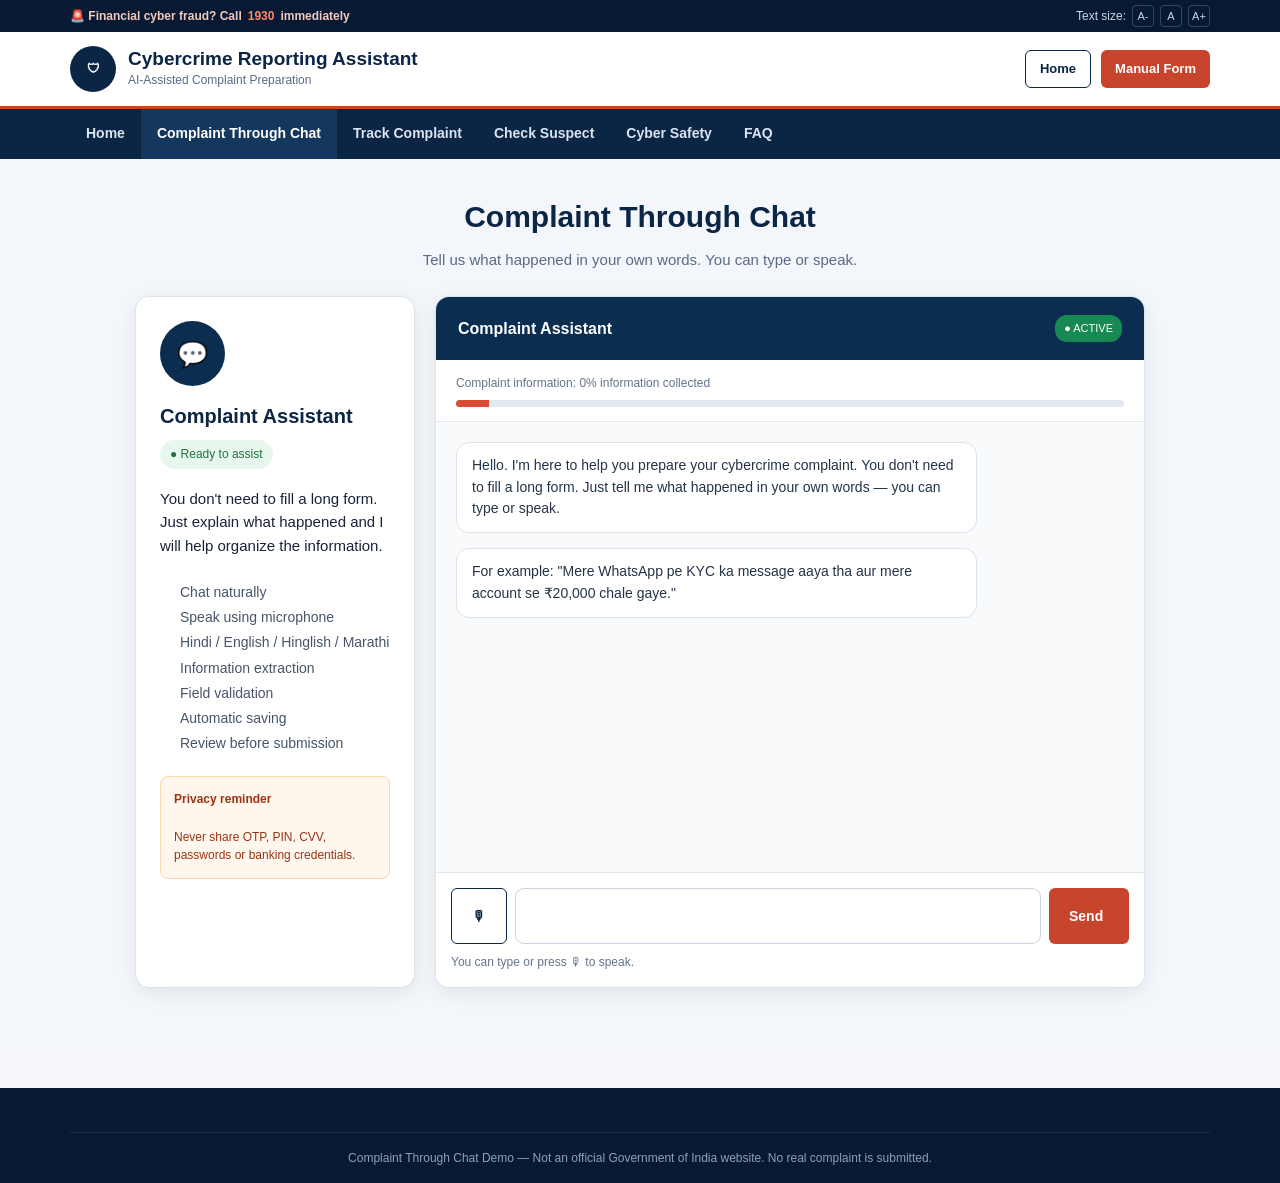
==== chatbot.html @ 5e55809b "Update Cyber Chatbot complaint flow" ====
<!doctype html>
<html lang="en">

<head>
    <meta charset="UTF-8">
    <meta name="viewport" content="width=device-width, initial-scale=1.0">

    <title>Complaint Through Chat | Cybercrime Reporting</title>

    <meta name="description"
        content="AI-assisted cybercrime complaint preparation through chat and voice.">

    <link rel="stylesheet" href="css/style.css">

    <style>
        .chat-page {
            background: #f3f6fa;
            min-height: calc(100vh - 170px);
            padding: 35px 0 60px;
        }

        .chat-container {
            max-width: 1050px;
            margin: auto;
        }

        .chat-title {
            text-align: center;
            margin-bottom: 25px;
        }

        .chat-title h1 {
            color: var(--navy);
            margin-bottom: 8px;
        }

        .chat-title p {
            color: var(--muted);
        }

        .chat-layout {
            display: grid;
            grid-template-columns: 280px 1fr;
            gap: 20px;
        }

        .info-panel,
        .chat-card {
            background: #fff;
            border: 1px solid #dce3eb;
            border-radius: 14px;
            box-shadow: 0 5px 20px rgba(15, 42, 70, .08);
        }

        .info-panel {
            padding: 24px;
        }

        .assistant-icon {
            width: 65px;
            height: 65px;
            border-radius: 50%;
            background: #0b2d50;
            color: white;
            display: flex;
            align-items: center;
            justify-content: center;
            font-size: 25px;
            margin-bottom: 15px;
        }

        .info-panel h2 {
            color: var(--navy);
            font-size: 20px;
            margin-bottom: 8px;
        }

        .status {
            display: inline-block;
            background: #e8f7ed;
            color: #21733d;
            padding: 5px 10px;
            border-radius: 20px;
            font-size: 12px;
            margin-bottom: 18px;
        }

        .info-panel ul {
            padding-left: 20px;
            color: #475569;
            line-height: 1.8;
            font-size: 14px;
        }

        .privacy {
            margin-top: 20px;
            padding: 13px;
            background: #fff7ed;
            border: 1px solid #fed7aa;
            border-radius: 8px;
            font-size: 12px;
            color: #9a3412;
        }

        .chat-card {
            overflow: hidden;
        }

        .chat-header {
            background: #0b2d50;
            color: white;
            padding: 18px 22px;
            display: flex;
            justify-content: space-between;
            align-items: center;
        }

        .chat-header strong {
            font-size: 16px;
        }

        .live {
            font-size: 11px;
            background: #168a52;
            padding: 5px 9px;
            border-radius: 12px;
        }

        .progress-wrap {
            padding: 14px 20px;
            border-bottom: 1px solid #e5e7eb;
        }

        .progress-text {
            font-size: 12px;
            color: #64748b;
            margin-bottom: 7px;
        }

        .progress-bar {
            height: 7px;
            background: #e2e8f0;
            border-radius: 10px;
            overflow: hidden;
        }

        .progress-fill {
            height: 100%;
            width: 5%;
            background: #d94b32;
            transition: width .3s;
        }

        .chat-body {
            height: 450px;
            padding: 20px;
            overflow-y: auto;
            background: #f8fafc;
        }

        .message {
            display: flex;
            margin-bottom: 15px;
        }

        .message.ai {
            justify-content: flex-start;
        }

        .message.user {
            justify-content: flex-end;
        }

        .bubble {
            max-width: 78%;
            padding: 12px 15px;
            border-radius: 13px;
            font-size: 14px;
            line-height: 1.55;
        }

        .ai .bubble {
            background: white;
            border: 1px solid #dce3eb;
            color: #243447;
        }

        .user .bubble {
            background: #0b2d50;
            color: white;
        }

        .typing {
            display: none;
            padding: 0 20px 8px;
            font-size: 12px;
            color: #64748b;
            background: white;
        }

        .input-area {
            padding: 15px;
            border-top: 1px solid #e5e7eb;
            background: white;
        }

        .input-row {
            display: flex;
            gap: 8px;
            align-items: stretch;
        }

        .input-row textarea {
            flex: 1;
            min-height: 48px;
            max-height: 120px;
            resize: none;
            border: 1px solid #cbd5e1;
            border-radius: 9px;
            padding: 12px;
            font-family: inherit;
            outline: none;
        }

        .input-row textarea:focus {
            border-color: #0b2d50;
        }

        .voice-btn,
        .send-btn {
            min-width: 50px;
        }

        .send-btn {
            min-width: 80px;
        }

        .voice-btn.recording {
            background: #d94b32;
            color: white;
        }

        .status-text {
            margin-top: 9px;
            color: #64748b;
            font-size: 12px;
        }

        .extracted-box {
            margin-top: 12px;
            padding: 12px;
            background: #f0fdf4;
            border: 1px solid #bbf7d0;
            border-radius: 8px;
            font-size: 12px;
            color: #166534;
        }

        .review-btn {
            margin-top: 12px;
        }

        @media(max-width:800px) {

            .chat-layout {
                grid-template-columns: 1fr;
            }

            .info-panel {
                display: none;
            }

            .chat-body {
                height: 430px;
            }
        }
    </style>
</head>

<body>

    <!-- TOP BAR -->

    <div class="top-bar">

        <div class="container">

            <span class="emergency">
                🚨 Financial cyber fraud? Call <b>1930</b> immediately
            </span>

            <div class="a11y-controls">

                <span>Text size:</span>

                <button data-font-decrease>A-</button>
                <button data-font-reset>A</button>
                <button data-font-increase>A+</button>

            </div>

        </div>

    </div>


    <!-- HEADER -->

    <header class="portal-header">

        <div class="container">

            <div class="brand">

                <div class="emblem">
                    🛡
                </div>

                <div class="brand-text">

                    <div class="site-title">
                        Cybercrime Reporting Assistant
                    </div>

                    <div class="site-sub">
                        AI-Assisted Complaint Preparation
                    </div>

                </div>

            </div>

            <div class="header-actions">

                <a href="index.html"
                   class="btn btn-outline btn-sm">
                    Home
                </a>

                <a href="complaint.html"
                   class="btn btn-red btn-sm">
                    Manual Form
                </a>

            </div>

        </div>

    </header>


    <!-- NAVIGATION -->

    <nav class="navbar">

        <div class="container nav-inner">

            <ul class="nav-links">

                <li>
                    <a href="index.html">Home</a>
                </li>

                <li class="active">
                    <a href="sahayak.html">Complaint Through Chat</a>
                </li>

                <li>
                    <a href="track.html">Track Complaint</a>
                </li>

                <li>
                    <a href="suspect.html">Check Suspect</a>
                </li>

                <li>
                    <a href="safety.html">Cyber Safety</a>
                </li>

                <li>
                    <a href="faq.html">FAQ</a>
                </li>

            </ul>

        </div>

    </nav>


    <!-- MAIN -->

    <main class="chat-page">

        <div class="container chat-container">

            <div class="chat-title">

                <h1>Complaint Through Chat</h1>

                <p>
                    Tell us what happened in your own words.
                    You can type or speak.
                </p>

            </div>


            <div class="chat-layout">


                <!-- INFORMATION PANEL -->

                <aside class="info-panel">

                    <div class="assistant-icon">
                        💬
                    </div>

                    <h2>Complaint Assistant</h2>

                    <span class="status">
                        ● Ready to assist
                    </span>

                    <p>
                        You don't need to fill a long form.
                        Just explain what happened and I will help
                        organize the information.
                    </p>

                    <br>

                    <ul>

                        <li>Chat naturally</li>

                        <li>Speak using microphone</li>

                        <li>Hindi / English / Hinglish / Marathi</li>

                        <li>Information extraction</li>

                        <li>Field validation</li>

                        <li>Automatic saving</li>

                        <li>Review before submission</li>

                    </ul>


                    <div class="privacy">

                        <strong>Privacy reminder</strong>

                        <br><br>

                        Never share OTP, PIN, CVV,
                        passwords or banking credentials.

                    </div>

                </aside>


                <!-- CHAT -->

                <section class="chat-card">


                    <div class="chat-header">

                        <strong>
                            Complaint Assistant
                        </strong>

                        <span class="live">
                            ● ACTIVE
                        </span>

                    </div>


                    <!-- PROGRESS -->

                    <div class="progress-wrap">

                        <div class="progress-text">

                            Complaint information:
                            <span id="progressText">
                                Starting
                            </span>

                        </div>

                        <div class="progress-bar">

                            <div
                                class="progress-fill"
                                id="progressFill">
                            </div>

                        </div>

                    </div>


                    <!-- CHAT -->

                    <div
                        class="chat-body"
                        id="chatBody">
                    </div>


                    <!-- TYPING -->

                    <div
                        class="typing"
                        id="typing">
                        Assistant is thinking...
                    </div>


                    <!-- INPUT -->

                    <div class="input-area">

                        <div class="input-row">

                            <button
                                class="btn btn-outline voice-btn"
                                id="voiceBtn"
                                title="Speak">

                                🎙

                            </button>


                            <textarea
                                id="userInput"
                                placeholder="Type your story here... You can use Hindi, English, Hinglish or Marathi."
                                aria-label="Your message">
                            </textarea>


                            <button
                                class="btn btn-red send-btn"
                                id="sendBtn">

                                Send

                            </button>

                        </div>


                        <div
                            class="status-text"
                            id="statusText">

                            You can type or press 🎙 to speak.

                        </div>

                    </div>

                </section>

            </div>

        </div>

    </main>


    <footer class="site-footer">

        <div class="container">

            <div class="footer-bottom">

                Complaint Through Chat Demo —
                Not an official Government of India website.
                No real complaint is submitted.

            </div>

        </div>

    </footer>


    <script src="js/script.js"></script>

    <script>

        /* =========================================
           COMPLAINT STATE
        ========================================= */

        let complaintData = {

            story: "",

            incidentType: "",
            platform: "",
            incidentDate: "",
            incidentTime: "",

            amount: "",
            transactionId: "",
            paymentMethod: "",
            bank: "",

            suspectName: "",
            suspectPhone: "",
            suspectProfile: "",

            name: "",
            mobile: "",
            email: "",
            state: "",
            district: "",

            description: "",

            evidence: []

        };


        /* =========================================
           LOAD PREVIOUS DATA
        ========================================= */

        const saved =
            localStorage.getItem(
                "cyberSahayakComplaint"
            );

        if (saved) {

            try {

                complaintData =
                    {
                        ...complaintData,
                        ...JSON.parse(saved)
                    };

            } catch (error) {

                console.log(
                    "Previous complaint data could not be loaded."
                );

            }

        }


        /* =========================================
           ELEMENTS
        ========================================= */

        const chatBody =
            document.getElementById("chatBody");

        const userInput =
            document.getElementById("userInput");

        const sendBtn =
            document.getElementById("sendBtn");

        const voiceBtn =
            document.getElementById("voiceBtn");

        const typing =
            document.getElementById("typing");

        const statusText =
            document.getElementById("statusText");

        const progressText =
            document.getElementById("progressText");

        const progressFill =
            document.getElementById("progressFill");


        /* =========================================
           MESSAGE FUNCTION
        ========================================= */

        function addMessage(text, sender) {

            const message =
                document.createElement("div");

            message.className =
                "message " + sender;

            const bubble =
                document.createElement("div");

            bubble.className = "bubble";

            bubble.textContent = text;

            message.appendChild(bubble);

            chatBody.appendChild(message);

            chatBody.scrollTop =
                chatBody.scrollHeight;

        }


        /* =========================================
           SAVE
        ========================================= */

        function saveComplaint() {

            localStorage.setItem(
                "cyberSahayakComplaint",
                JSON.stringify(complaintData)
            );

        }


        /* =========================================
           FIELD EXTRACTION
        ========================================= */

        function extractInformation(text) {

            const lower =
                text.toLowerCase();


            /* AMOUNT */

            const amountMatch =
                text.match(
                    /(?:₹|rs\.?|inr)?\s?(\d+(?:,\d{3})*(?:\.\d+)?)/i
                );

            if (
                amountMatch &&
                (
                    lower.includes("fraud") ||
                    lower.includes("lost") ||
                    lower.includes("lose") ||
                    lower.includes("payment") ||
                    lower.includes("rupee") ||
                    lower.includes("rs") ||
                    text.includes("₹")
                )
            ) {

                complaintData.amount =
                    amountMatch[1].replace(/,/g, "");

            }


            /* UPI */

            if (
                lower.includes("upi")
            ) {

                complaintData.paymentMethod =
                    "UPI";

            }


            /* WHATSAPP */

            if (
                lower.includes("whatsapp")
            ) {

                complaintData.platform =
                    "WhatsApp";

            }


            /* INSTAGRAM */

            if (
                lower.includes("instagram")
            ) {

                complaintData.platform =
                    "Instagram";

            }


            /* FACEBOOK */

            if (
                lower.includes("facebook")
            ) {

                complaintData.platform =
                    "Facebook";

            }


            /* TELEGRAM */

            if (
                lower.includes("telegram")
            ) {

                complaintData.platform =
                    "Telegram";

            }


            /* PHONE */

            if (
                lower.includes("phone call") ||
                lower.includes("called me") ||
                lower.includes("call")
            ) {

                complaintData.platform =
                    complaintData.platform ||
                    "Phone Call";

            }


            /* BANKING */

            if (
                lower.includes("bank transfer") ||
                lower.includes("banking")
            ) {

                complaintData.paymentMethod =
                    "Bank Transfer";

            }


            /* CARD */

            if (
                lower.includes("credit card") ||
                lower.includes("debit card") ||
                lower.includes("card")
            ) {

                complaintData.paymentMethod =
                    "Card";

            }


            /* INCIDENT TYPE */

            if (
                lower.includes("upi fraud") ||
                lower.includes("upi scam")
            ) {

                complaintData.incidentType =
                    "UPI Fraud";

            }

            else if (
                lower.includes("investment") ||
                lower.includes("trading")
            ) {

                complaintData.incidentType =
                    "Investment / Trading Fraud";

            }

            else if (
                lower.includes("shopping") ||
                lower.includes("order")
            ) {

                complaintData.incidentType =
                    "Online Shopping Fraud";

            }

            else if (
                lower.includes("instagram") ||
                lower.includes("facebook") ||
                lower.includes("whatsapp") ||
                lower.includes("social media")
            ) {

                complaintData.incidentType =
                    "Social Media Fraud";

            }

            else if (
                lower.includes("otp") &&
                (
                    lower.includes("fraud") ||
                    lower.includes("scam")
                )
            ) {

                complaintData.incidentType =
                    "Online Financial Fraud";

            }

            else if (
                lower.includes("fraud") ||
                lower.includes("scam") ||
                lower.includes("cheated") ||
                lower.includes("money")
            ) {

                complaintData.incidentType =
                    "Online Financial Fraud";

            }


            /* TRANSACTION ID / UTR */

            const transactionMatch =
                text.match(
                    /(?:utr|transaction\s*(?:id|number)?|txn\s*(?:id|number)?)\s*[:#-]?\s*([A-Za-z0-9]{6,})/i
                );

            if (transactionMatch) {

                complaintData.transactionId =
                    transactionMatch[1];

            }


            complaintData.description =
                complaintData.description
                ? complaintData.description + " " + text
                : text;

            complaintData.story =
                complaintData.story
                ? complaintData.story
                : text;

            saveComplaint();

        }


        /* =========================================
           GET MISSING INFORMATION
        ========================================= */

        function getNextQuestion() {

            if (!complaintData.incidentType) {

                return "I understand. Could you tell me what type of incident this was? For example, UPI fraud, online shopping fraud, investment scam, social media fraud, or another cybercrime.";

            }


            if (!complaintData.incidentDate) {

                return "When did this incident happen? You can give an exact date or an approximate date.";

            }


            if (
                complaintData.incidentType.includes("Fraud") &&
                !complaintData.amount
            ) {

                return "Approximately how much money was lost? If no money was lost, you can say 'no financial loss'.";

            }


            if (
                complaintData.amount &&
                !complaintData.paymentMethod
            ) {

                return "How was the payment made — UPI, bank transfer, card, wallet, or something else?";

            }


            if (
                complaintData.amount &&
                !complaintData.transactionId
            ) {

                return "Do you have the transaction ID or UTR number? If you don't have it, just say 'I don't know'.";

            }


            if (!complaintData.platform) {

                return "How did the person contact you — WhatsApp, phone call, Instagram, email, a website, or another platform?";

            }


            return "Is there any other important detail about what happened that you would like to add?";

        }


        /* =========================================
           PROGRESS
        ========================================= */

        function updateProgress() {

            const fields = [

                complaintData.incidentType,
                complaintData.incidentDate,
                complaintData.amount,
                complaintData.paymentMethod,
                complaintData.transactionId,
                complaintData.platform

            ];

            const completed =
                fields.filter(Boolean).length;

            const percentage =
                Math.round(
                    (completed / fields.length) * 100
                );

            progressFill.style.width =
                Math.max(5, percentage) + "%";

            progressText.textContent =
                percentage + "% information collected";

        }


        /* =========================================
           PROCESS MESSAGE
        ========================================= */

        function processMessage(text) {

            if (!text.trim()) {
                return;
            }

            addMessage(text, "user");

            extractInformation(text);

            updateProgress();

            typing.style.display = "block";

            setTimeout(() => {

                typing.style.display = "none";

                const question =
                    getNextQuestion();

                addMessage(
                    question,
                    "ai"
                );

                statusText.textContent =
                    "Information is being collected and saved.";

            }, 500);

        }


        /* =========================================
           SEND
        ========================================= */

        sendBtn.addEventListener(
            "click",
            () => {

                const text =
                    userInput.value.trim();

                if (!text) {
                    return;
                }

                userInput.value = "";

                processMessage(text);

            }
        );


        /* =========================================
           ENTER TO SEND
        ========================================= */

        userInput.addEventListener(
            "keydown",
            (event) => {

                if (
                    event.key === "Enter" &&
                    !event.shiftKey
                ) {

                    event.preventDefault();

                    sendBtn.click();

                }

            }
        );


        /* =========================================
           VOICE RECOGNITION
        ========================================= */

        const SpeechRecognition =
            window.SpeechRecognition ||
            window.webkitSpeechRecognition;

        let recognition = null;

        let isRecording = false;


        if (SpeechRecognition) {

            recognition =
                new SpeechRecognition();

            recognition.continuous = false;

            recognition.interimResults = false;

            recognition.lang = "en-IN";


            recognition.onstart = () => {

                isRecording = true;

                voiceBtn.classList.add(
                    "recording"
                );

                statusText.textContent =
                    "Listening... Speak now.";

            };


            recognition.onresult =
                (event) => {

                    const transcript =
                        event.results[0][0].transcript;

                    userInput.value =
                        transcript;

                    statusText.textContent =
                        "Voice captured. Press Send.";

                };


            recognition.onerror =
                () => {

                    statusText.textContent =
                        "Voice recognition failed. You can type your message instead.";

                };


            recognition.onend = () => {

                isRecording = false;

                voiceBtn.classList.remove(
                    "recording"
                );

            };


            voiceBtn.addEventListener(
                "click",
                () => {

                    if (isRecording) {

                        recognition.stop();

                    } else {

                        recognition.start();

                    }

                }
            );

        }

        else {

            voiceBtn.disabled = true;

            statusText.textContent =
                "Voice recognition is not supported in this browser. Use Chrome or Edge.";

        }


        /* =========================================
           INITIAL MESSAGE
        ========================================= */

        addMessage(
            "Hello. I'm here to help you prepare your cybercrime complaint. You don't need to fill a long form. Just tell me what happened in your own words — you can type or speak.",
            "ai"
        );


        setTimeout(() => {

            addMessage(
                "For example: \"Mere WhatsApp pe KYC ka message aaya tha aur mere account se ₹20,000 chale gaye.\"",
                "ai"
            );

        }, 700);


        updateProgress();

    </script>

</body>

</html>
---- css/style.css ----
/* ===== Reset & base ===== */
* { margin: 0; padding: 0; box-sizing: border-box; }
:root {
  --navy: #0b2545;
  --navy-dark: #081a33;
  --navy-light: #14375e;
  --blue: #1b4b82;
  --red: #c8442d;
  --red-soft: #fbe4df;
  --amber: #e08a1e;
  --bg: #f4f6f9;
  --line: #dfe4ea;
  --text: #16233b;
  --muted: #5a6b85;
  --white: #ffffff;
  --radius: 10px;
  --shadow: 0 1px 2px rgba(11,37,69,.06), 0 6px 18px -6px rgba(11,37,69,.15);
}
html { scroll-behavior: smooth; }
body {
  font-family: 'Segoe UI', Arial, sans-serif;
  color: var(--text);
  background: var(--bg);
  line-height: 1.55;
  font-size: 15px;
}
img { max-width: 100%; display: block; }
a { color: inherit; text-decoration: none; }
ul { list-style: none; }
button { font-family: inherit; cursor: pointer; }
.container { max-width: 1180px; margin: 0 auto; padding: 0 20px; }
.hidden { display: none !important; }

/* ===== Buttons ===== */
.btn {
  display: inline-flex; align-items: center; gap: 8px;
  border: none; border-radius: 6px; padding: 11px 20px;
  font-size: 14px; font-weight: 600; transition: .15s ease; cursor: pointer;
}
.btn-primary { background: var(--navy); color: #fff; }
.btn-primary:hover { background: var(--navy-light); }
.btn-red { background: var(--red); color: #fff; }
.btn-red:hover { background: #a8371f; }
.btn-outline { background: #fff; border: 1.5px solid var(--navy); color: var(--navy); }
.btn-outline:hover { background: rgba(11,37,69,.06); }
.btn-sm { padding: 8px 14px; font-size: 13px; }
.btn:focus-visible { outline: 2px solid var(--red); outline-offset: 2px; }

/* ===== Top info bar ===== */
.top-bar {
  background: var(--navy-dark); color: #cbd6e6; font-size: 12px;
}
.top-bar .container { display: flex; justify-content: space-between; align-items: center; height: 32px; flex-wrap: wrap; gap: 6px; }
.top-bar .emergency { color: #f3c9bd; font-weight: 700; display: flex; align-items: center; gap: 6px; }
.top-bar .emergency b { color: #ff8a68; }
.a11y-controls { display: flex; gap: 6px; align-items: center; }
.a11y-controls button {
  background: transparent; border: 1px solid #33475f; color: #cbd6e6;
  width: 22px; height: 22px; border-radius: 4px; font-size: 11px; line-height: 1;
}
.a11y-controls button:hover { background: #16324f; }
.lang-select {
  background: transparent; border: 1px solid #33475f; color: #cbd6e6;
  border-radius: 4px; padding: 3px 6px; font-size: 12px;
}

/* ===== Header ===== */
.portal-header { background: #fff; border-bottom: 3px solid var(--red); }
.portal-header .container {
  display: flex; align-items: center; justify-content: space-between;
  padding: 14px 20px; gap: 16px; flex-wrap: wrap;
}
.brand { display: flex; align-items: center; gap: 12px; }
.emblem {
  width: 46px; height: 46px; border-radius: 50%; background: var(--navy);
  color: #fff; display: flex; align-items: center; justify-content: center;
  font-weight: 700; font-size: 13px; flex: none;
}
.brand-text .site-title { font-size: 19px; font-weight: 700; color: var(--navy); line-height: 1.2; }
.brand-text .site-sub { font-size: 12px; color: var(--muted); }
.header-actions { display: flex; gap: 10px; flex-wrap: wrap; }

/* ===== Nav ===== */
.navbar { background: var(--navy); position: sticky; top: 0; z-index: 100; }
.nav-inner { display: flex; align-items: center; justify-content: space-between; }
.nav-links { display: flex; }
.nav-links > li { position: relative; }
.nav-links > li > a, .nav-links > li > button.nav-top {
  display: block; padding: 14px 16px; color: #dbe4f0; font-size: 14px; font-weight: 600;
  background: none; border: none;
}
.nav-links > li > a:hover, .nav-links > li:hover > button.nav-top, .nav-links > li.active > a {
  background: var(--navy-light); color: #fff;
}
.dropdown { position: relative; }
.dropdown-menu {
  display: none; position: absolute; top: 100%; left: 0; background: #fff;
  min-width: 230px; box-shadow: var(--shadow); border-radius: 0 0 8px 8px; overflow: hidden; z-index: 50;
}
.dropdown.open .dropdown-menu, .dropdown:hover .dropdown-menu { display: block; }
.dropdown-menu li a { display: block; padding: 10px 16px; color: var(--text); font-size: 13.5px; font-weight: 500; }
.dropdown-menu li a:hover { background: var(--bg); color: var(--red); }
.menu-toggle {
  display: none; background: none; border: none; color: #fff; font-size: 22px; padding: 10px 16px;
}

/* ===== Hero ===== */
.hero {
  background: linear-gradient(135deg, var(--navy) 0%, var(--navy-light) 100%);
  color: #fff; padding: 56px 0;
}
.hero .container { display: grid; grid-template-columns: 1.15fr .85fr; gap: 40px; align-items: center; }
.hero-eyebrow {
  display: inline-flex; align-items: center; gap: 6px; font-size: 12px; font-weight: 700;
  text-transform: uppercase; letter-spacing: .08em; color: #ffb199; margin-bottom: 14px;
}
.hero h1 { font-size: 34px; font-weight: 700; line-height: 1.2; margin-bottom: 14px; }
.hero p { color: #c8d4e6; max-width: 480px; margin-bottom: 24px; font-size: 15px; }
.hero-actions { display: flex; gap: 12px; flex-wrap: wrap; margin-bottom: 22px; }
.hero-emergency {
  display: flex; gap: 10px; align-items: flex-start; background: rgba(200,68,45,.18);
  border: 1px solid rgba(200,68,45,.45); border-radius: var(--radius); padding: 12px 16px; max-width: 460px;
}
.hero-emergency b { color: #ffb199; }
.hero-card {
  background: #fff; color: var(--text); border-radius: var(--radius); padding: 22px; box-shadow: var(--shadow);
}
.hero-card h3 { font-size: 13px; text-transform: uppercase; letter-spacing: .06em; color: var(--muted); margin-bottom: 12px; }
.hero-stat-row { display: flex; gap: 12px; margin-top: 12px; }
.hero-stat { flex: 1; background: var(--bg); border-radius: 8px; padding: 10px 12px; }
.hero-stat .label { font-size: 11px; color: var(--muted); text-transform: uppercase; }
.hero-stat .value { font-size: 17px; font-weight: 700; color: var(--navy); }

/* ===== Section shell ===== */
.section { padding: 52px 0; }
.section-alt { background: #fff; border-top: 1px solid var(--line); border-bottom: 1px solid var(--line); }
.section-head { max-width: 640px; margin-bottom: 30px; }
.eyebrow { font-size: 12px; font-weight: 700; text-transform: uppercase; letter-spacing: .08em; color: var(--red); }
.section-head h2 { font-size: 25px; font-weight: 700; color: var(--navy); margin-top: 6px; }
.section-head p { color: var(--muted); margin-top: 8px; font-size: 14px; }

/* ===== Report cards ===== */
.report-grid { display: grid; grid-template-columns: repeat(3, 1fr); gap: 20px; }
.report-card {
  background: #fff; border: 1px solid var(--line); border-radius: var(--radius); padding: 24px;
  box-shadow: var(--shadow); display: flex; flex-direction: column;
}
.report-card .icon {
  width: 46px; height: 46px; border-radius: 10px; display: flex; align-items: center; justify-content: center;
  font-size: 20px; color: #fff; margin-bottom: 14px;
}
.icon-red { background: var(--red); } .icon-navy { background: var(--navy); } .icon-amber { background: var(--amber); }
.report-card h3 { font-size: 17px; font-weight: 700; color: var(--navy); margin-bottom: 8px; }
.report-card p { font-size: 13.5px; color: var(--muted); flex: 1; margin-bottom: 16px; }

/* ===== Quick services (track/suspect) ===== */
.service-grid { display: grid; grid-template-columns: repeat(2, 1fr); gap: 20px; }
.service-card {
  background: #fff; border: 1px solid var(--line); border-radius: var(--radius); padding: 24px;
  display: flex; align-items: center; gap: 16px; box-shadow: var(--shadow);
}
.service-card .icon { width: 44px; height: 44px; border-radius: 50%; background: var(--bg); display: flex; align-items: center; justify-content: center; font-size: 20px; flex: none; }
.service-card h3 { font-size: 16px; color: var(--navy); margin-bottom: 4px; }
.service-card p { font-size: 13px; color: var(--muted); }

/* ===== Generic card list (news / learning / safety) ===== */
.card-grid { display: grid; grid-template-columns: repeat(4, 1fr); gap: 16px; }
.card-grid.cols-3 { grid-template-columns: repeat(3, 1fr); }
.mini-card {
  background: #fff; border: 1px solid var(--line); border-radius: var(--radius); padding: 18px;
  box-shadow: var(--shadow);
}
.mini-card .tag { font-size: 11px; font-weight: 700; color: var(--red); text-transform: uppercase; letter-spacing: .04em; }
.mini-card h4 { font-size: 14.5px; font-weight: 700; color: var(--navy); margin: 6px 0 6px; }
.mini-card p { font-size: 13px; color: var(--muted); }
.mini-card .date { font-size: 11.5px; color: #93a1b8; margin-top: 8px; display: block; }

/* ===== Manual / Digest ===== */
.manual-list { display: grid; grid-template-columns: repeat(2, 1fr); gap: 14px; }
.manual-item {
  display: flex; align-items: center; gap: 12px; background: #fff; border: 1px solid var(--line);
  border-radius: 8px; padding: 14px 16px; font-size: 14px; font-weight: 600; color: var(--navy);
}
.manual-item .icon { color: var(--red); font-size: 18px; }

/* ===== Forms ===== */
.form-card { background: #fff; border: 1px solid var(--line); border-radius: var(--radius); box-shadow: var(--shadow); padding: 28px; }
.form-grid { display: grid; grid-template-columns: repeat(2, 1fr); gap: 18px; }
.field { margin-bottom: 4px; }
.field.full { grid-column: 1 / -1; }
.field label { display: block; font-size: 13.5px; font-weight: 600; color: var(--navy); margin-bottom: 6px; }
.field .req { color: var(--red); }
.field input, .field select, .field textarea {
  width: 100%; border: 1px solid var(--line); border-radius: 6px; padding: 10px 12px; font-size: 14px;
  font-family: inherit; color: var(--text); background: #fff;
}
.field input:focus, .field select:focus, .field textarea:focus {
  outline: none; border-color: var(--navy); box-shadow: 0 0 0 3px rgba(11,37,69,.12);
}
.field textarea { resize: vertical; min-height: 100px; }
.error-msg { color: var(--red); font-size: 12.5px; margin-top: 4px; display: none; }
.field.invalid input, .field.invalid select, .field.invalid textarea { border-color: var(--red); }
.field.invalid .error-msg { display: block; }
.demo-warning {
  display: flex; gap: 10px; align-items: flex-start; background: var(--red-soft); border: 1px solid #f0bcae;
  border-radius: 8px; padding: 12px 16px; margin-bottom: 22px; font-size: 13.5px; color: #7a2a18; font-weight: 600;
}
.upload-box {
  border: 2px dashed var(--line); border-radius: 8px; padding: 26px; text-align: center; color: var(--muted);
  font-size: 13.5px; cursor: pointer; transition: .15s;
}
.upload-box:hover, .upload-box.dragover { border-color: var(--navy); background: rgba(11,37,69,.03); }
.upload-list { margin-top: 10px; display: flex; flex-direction: column; gap: 6px; }
.upload-item { display: flex; justify-content: space-between; font-size: 13px; background: var(--bg); border-radius: 6px; padding: 8px 12px; }

/* ===== Result / status boxes ===== */
.result-box { margin-top: 24px; background: #fff; border: 1px solid var(--line); border-radius: var(--radius); box-shadow: var(--shadow); padding: 24px; }
.result-box.hidden { display: none; }
.demo-tag {
  display: inline-flex; align-items: center; gap: 6px; background: var(--bg); color: var(--muted);
  font-size: 11.5px; font-weight: 700; text-transform: uppercase; padding: 4px 10px; border-radius: 20px; margin-bottom: 14px;
}
.ref-number { font-family: 'Consolas', monospace; font-weight: 700; color: var(--navy); font-size: 17px; }
.status-pill { display: inline-block; padding: 5px 14px; border-radius: 20px; font-size: 12.5px; font-weight: 700; }
.status-review { background: #fdf1de; color: #8a5b0a; }
.status-safe { background: #e2f4ea; color: #1a7a45; }
.status-risk { background: var(--red-soft); color: #a8371f; }
.detail-row { display: flex; justify-content: space-between; padding: 8px 0; border-bottom: 1px solid var(--line); font-size: 13.5px; }
.detail-row:last-child { border-bottom: none; }
.detail-row span:first-child { color: var(--muted); font-weight: 600; }

/* ===== Tabs (suspect page) ===== */
.tabs { display: flex; gap: 8px; flex-wrap: wrap; margin-bottom: 20px; }
.tab-btn {
  background: var(--bg); border: 1px solid var(--line); border-radius: 20px; padding: 8px 16px;
  font-size: 13px; font-weight: 600; color: var(--navy);
}
.tab-btn.active { background: var(--navy); color: #fff; border-color: var(--navy); }

/* ===== FAQ ===== */
.faq-item { background: #fff; border: 1px solid var(--line); border-radius: 8px; margin-bottom: 10px; overflow: hidden; }
.faq-q { width: 100%; text-align: left; background: none; border: none; padding: 16px 18px; font-weight: 700; color: var(--navy); font-size: 14.5px; display: flex; justify-content: space-between; align-items: center; }
.faq-a { max-height: 0; overflow: hidden; transition: max-height .25s ease; font-size: 13.5px; color: var(--muted); padding: 0 18px; }
.faq-item.open .faq-a { max-height: 200px; padding: 0 18px 16px; }
.faq-item.open .faq-q .chevron { transform: rotate(180deg); }
.chevron { transition: .2s; }

/* ===== Loading ===== */
.spinner { width: 34px; height: 34px; border: 4px solid rgba(11,37,69,.15); border-top-color: var(--red); border-radius: 50%; animation: spin .8s linear infinite; margin: 0 auto 14px; }
@keyframes spin { to { transform: rotate(360deg); } }
.loading-box { text-align: center; padding: 40px 20px; }
.loading-box p { font-weight: 600; color: var(--navy); }

/* ===== Toast alert ===== */
.toast {
  position: fixed; bottom: 24px; right: 24px; background: var(--navy); color: #fff; padding: 14px 20px;
  border-radius: 8px; font-size: 13.5px; font-weight: 600; box-shadow: var(--shadow); z-index: 200;
  transform: translateY(20px); opacity: 0; transition: .25s ease; pointer-events: none;
}
.toast.show { transform: translateY(0); opacity: 1; }
.toast.success { background: #1a7a45; }
.toast.error { background: var(--red); }

/* ===== Footer ===== */
.site-footer { background: var(--navy-dark); color: #b9c6da; padding: 44px 0 0; margin-top: 40px; }
.footer-grid { display: grid; grid-template-columns: 1.4fr 1fr 1fr 1fr; gap: 30px; padding-bottom: 30px; }
.footer-col h4 { color: #fff; font-size: 13.5px; margin-bottom: 14px; text-transform: uppercase; letter-spacing: .04em; }
.footer-col li { margin-bottom: 9px; }
.footer-col a { font-size: 13.5px; color: #b9c6da; }
.footer-col a:hover { color: #fff; }
.footer-bottom { border-top: 1px solid #16324f; padding: 16px 0; font-size: 12px; text-align: center; color: #8ba0bd; }
.footer-emblem { display: flex; align-items: center; gap: 10px; margin-bottom: 12px; }
.footer-emblem .emblem { background: var(--red); }
.footer-disclaimer { font-size: 12.5px; color: #8ba0bd; max-width: 520px; }

/* ===== Skip link ===== */
.skip-link {
  position: absolute; left: -9999px; top: 0; background: #fff; color: var(--navy); padding: 10px 16px; z-index: 999;
}
.skip-link:focus { left: 10px; top: 10px; }

/* ===== Font-size accessibility classes ===== */
body.font-lg { font-size: 17px; }
body.font-xl { font-size: 19px; }

/* ===== Responsive ===== */
@media (max-width: 900px) {
  .hero .container { grid-template-columns: 1fr; }
  .report-grid, .service-grid, .form-grid, .manual-list { grid-template-columns: 1fr 1fr; }
  .card-grid, .card-grid.cols-3 { grid-template-columns: repeat(2, 1fr); }
  .footer-grid { grid-template-columns: 1fr 1fr; }
}
@media (max-width: 720px) {
  .menu-toggle { display: block; }
  .nav-links {
    display: none; flex-direction: column; position: absolute; top: 100%; left: 0; right: 0;
    background: var(--navy); box-shadow: var(--shadow);
  }
  .nav-links.open { display: flex; }
  .nav-links > li > a, .nav-links > li > button.nav-top { padding: 14px 20px; width: 100%; text-align: left; }
  .dropdown-menu { position: static; box-shadow: none; display: none; background: var(--navy-light); }
  .dropdown.open .dropdown-menu { display: block; }
  .dropdown:hover .dropdown-menu { display: none; }
  .dropdown.open:hover .dropdown-menu { display: block; }
  .report-grid, .service-grid, .form-grid, .manual-list, .card-grid, .card-grid.cols-3 { grid-template-columns: 1fr; }
  .footer-grid { grid-template-columns: 1fr; }
  .hero h1 { font-size: 27px; }
}
/* --- Form Multi-Step & Progress Styles --- */
.progress-indicator {
  display: flex;
  justify-content: space-between;
  margin-bottom: 30px;
  border-bottom: 2px solid #e2e8f0;
}
.step-indicator {
  flex: 1;
  text-align: center;
  padding-bottom: 12px;
  font-size: 14px;
  font-weight: 500;
  color: #94a3b8;
  border-bottom: 3px solid transparent;
  margin-bottom: -2px;
  transition: all 0.3s ease;
}
.step-indicator.active {
  color: var(--navy, #0f172a);
  border-bottom-color: var(--red, #dc2626);
  font-weight: 700;
}
.form-step.hidden {
  display: none;
}
.btn-group {
  display: flex;
  justify-content: space-between;
  align-items: center;
  width: 100%;
}
.upload-box {
  border: 2px dashed #cbd5e1;
  background: #f8fafc;
  padding: 30px;
  text-align: center;
  border-radius: 6px;
  cursor: pointer;
  color: #64748b;
  transition: all 0.2s ease;
}
.upload-box:hover, .upload-box.dragover {
  border-color: var(--navy);
  background: #f1f5f9;
}
.upload-list {
  margin-top: 15px;
  display: flex;
  flex-direction: column;
  gap: 8px;
}
.upload-item {
  display: flex;
  justify-content: space-between;
  background: #f1f5f9;
  padding: 8px 12px;
  border-radius: 4px;
  font-size: 14px;
}
.upload-item .remove-file {
  color: var(--red);
  cursor: pointer;
  font-weight: bold;
}
/* Validation styles */
.field input.error, .field select.error, .field textarea.error {
  border-color: #ef4444;
  background-color: #fef2f2;
}
.error-msg {
  color: #ef4444;
  font-size: 12px;
  margin-top: 4px;
  display: block;
  min-height: 18px;
}
.form-step.hidden {
  display: none;
}
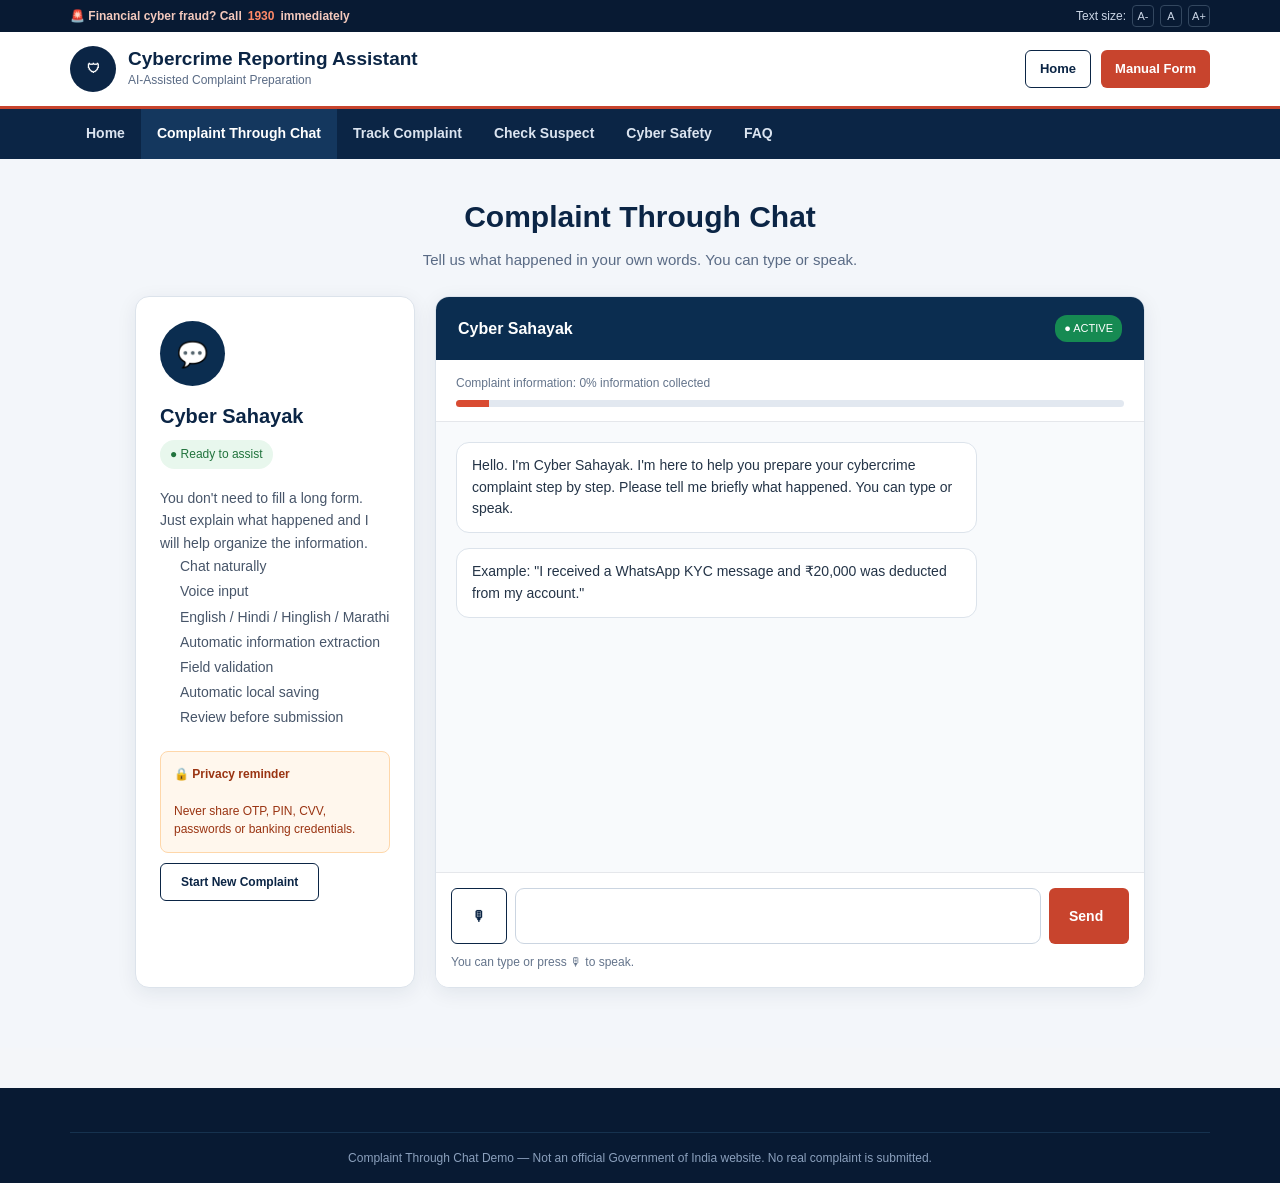
==== commit b560f833: "Update Cyber Sahayak chatbot flow" ====
--- a/chatbot.html
+++ b/chatbot.html
@@ -85,6 +85,12 @@
             margin-bottom: 18px;
         }
 
+        .info-panel p {
+            color: #475569;
+            line-height: 1.6;
+            font-size: 14px;
+        }
+
         .info-panel ul {
             padding-left: 20px;
             color: #475569;
@@ -148,7 +154,7 @@
             height: 100%;
             width: 5%;
             background: #d94b32;
-            transition: width .3s;
+            transition: width .3s ease;
         }
 
         .chat-body {
@@ -158,34 +164,36 @@
             background: #f8fafc;
         }
 
-        .message {
+        .chat-message {
             display: flex;
             margin-bottom: 15px;
         }
 
-        .message.ai {
+        .chat-message.bot {
             justify-content: flex-start;
         }
 
-        .message.user {
+        .chat-message.user {
             justify-content: flex-end;
         }
 
-        .bubble {
+        .message-bubble {
             max-width: 78%;
             padding: 12px 15px;
             border-radius: 13px;
             font-size: 14px;
             line-height: 1.55;
-        }
-
-        .ai .bubble {
+            white-space: pre-wrap;
+            word-break: break-word;
+        }
+
+        .chat-message.bot .message-bubble {
             background: white;
             border: 1px solid #dce3eb;
             color: #243447;
         }
 
-        .user .bubble {
+        .chat-message.user .message-bubble {
             background: #0b2d50;
             color: white;
         }
@@ -246,18 +254,30 @@
             font-size: 12px;
         }
 
-        .extracted-box {
+        .review-panel {
+            display: none;
+            margin-top: 15px;
+            padding: 15px;
+            border: 1px solid #cbd5e1;
+            background: #ffffff;
+            border-radius: 10px;
+        }
+
+        .review-panel h3 {
+            margin-top: 0;
+            color: #0b2d50;
+        }
+
+        .review-actions {
+            display: flex;
+            gap: 10px;
             margin-top: 12px;
-            padding: 12px;
-            background: #f0fdf4;
-            border: 1px solid #bbf7d0;
-            border-radius: 8px;
+            flex-wrap: wrap;
+        }
+
+        .reset-btn {
+            margin-top: 10px;
             font-size: 12px;
-            color: #166534;
-        }
-
-        .review-btn {
-            margin-top: 12px;
         }
 
         @media(max-width:800px) {
@@ -273,6 +293,27 @@
             .chat-body {
                 height: 430px;
             }
+
+            .message-bubble {
+                max-width: 88%;
+            }
+        }
+
+        @media(max-width:550px) {
+
+            .input-row {
+                flex-wrap: wrap;
+            }
+
+            .input-row textarea {
+                width: 100%;
+                flex-basis: 100%;
+            }
+
+            .voice-btn,
+            .send-btn {
+                flex: 1;
+            }
         }
     </style>
 </head>
@@ -333,12 +374,12 @@
             <div class="header-actions">
 
                 <a href="index.html"
-                   class="btn btn-outline btn-sm">
+                    class="btn btn-outline btn-sm">
                     Home
                 </a>
 
                 <a href="complaint.html"
-                   class="btn btn-red btn-sm">
+                    class="btn btn-red btn-sm">
                     Manual Form
                 </a>
 
@@ -362,7 +403,7 @@
                 </li>
 
                 <li class="active">
-                    <a href="sahayak.html">Complaint Through Chat</a>
+                    <a href="chatbot.html">Complaint Through Chat</a>
                 </li>
 
                 <li>
@@ -417,7 +458,7 @@
                         💬
                     </div>
 
-                    <h2>Complaint Assistant</h2>
+                    <h2>Cyber Sahayak</h2>
 
                     <span class="status">
                         ● Ready to assist
@@ -425,25 +466,23 @@
 
                     <p>
                         You don't need to fill a long form.
-                        Just explain what happened and I will help
-                        organize the information.
+                        Just explain what happened and I will
+                        help organize the information.
                     </p>
 
-                    <br>
-
                     <ul>
 
                         <li>Chat naturally</li>
 
-                        <li>Speak using microphone</li>
-
-                        <li>Hindi / English / Hinglish / Marathi</li>
-
-                        <li>Information extraction</li>
+                        <li>Voice input</li>
+
+                        <li>English / Hindi / Hinglish / Marathi</li>
+
+                        <li>Automatic information extraction</li>
 
                         <li>Field validation</li>
 
-                        <li>Automatic saving</li>
+                        <li>Automatic local saving</li>
 
                         <li>Review before submission</li>
 
@@ -452,7 +491,7 @@
 
                     <div class="privacy">
 
-                        <strong>Privacy reminder</strong>
+                        <strong>🔒 Privacy reminder</strong>
 
                         <br><br>
 
@@ -461,6 +500,15 @@
 
                     </div>
 
+                    <button
+                        type="button"
+                        id="resetChat"
+                        class="btn btn-outline reset-btn">
+
+                        Start New Complaint
+
+                    </button>
+
                 </aside>
 
 
@@ -468,11 +516,10 @@
 
                 <section class="chat-card">
 
-
                     <div class="chat-header">
 
                         <strong>
-                            Complaint Assistant
+                            Cyber Sahayak
                         </strong>
 
                         <span class="live">
@@ -511,7 +558,7 @@
 
                     <div
                         class="chat-body"
-                        id="chatBody">
+                        id="chat-messages">
                     </div>
 
 
@@ -520,7 +567,34 @@
                     <div
                         class="typing"
                         id="typing">
+
                         Assistant is thinking...
+
+                    </div>
+
+
+                    <!-- REVIEW -->
+
+                    <div
+                        class="review-panel"
+                        id="reviewPanel">
+
+                        <h3>Complaint Review</h3>
+
+                        <div id="reviewContent"></div>
+
+                        <div class="review-actions">
+
+                            <button
+                                class="btn btn-red"
+                                id="continueComplaint">
+
+                                Continue to Complaint Form
+
+                            </button>
+
+                        </div>
+
                     </div>
 
 
@@ -531,8 +605,9 @@
                         <div class="input-row">
 
                             <button
+                                type="button"
                                 class="btn btn-outline voice-btn"
-                                id="voiceBtn"
+                                id="voice-btn"
                                 title="Speak">
 
                                 🎙
@@ -541,15 +616,16 @@
 
 
                             <textarea
-                                id="userInput"
-                                placeholder="Type your story here... You can use Hindi, English, Hinglish or Marathi."
+                                id="chat-input"
+                                placeholder="Type your story here... You can use English, Hindi, Hinglish or Marathi."
                                 aria-label="Your message">
                             </textarea>
 
 
                             <button
+                                type="button"
                                 class="btn btn-red send-btn"
-                                id="sendBtn">
+                                id="send-btn">
 
                                 Send
 
@@ -594,691 +670,13 @@
     </footer>
 
 
+    <!-- YOUR COMMON WEBSITE JS -->
+
     <script src="js/script.js"></script>
 
-    <script>
-
-        /* =========================================
-           COMPLAINT STATE
-        ========================================= */
-
-        let complaintData = {
-
-            story: "",
-
-            incidentType: "",
-            platform: "",
-            incidentDate: "",
-            incidentTime: "",
-
-            amount: "",
-            transactionId: "",
-            paymentMethod: "",
-            bank: "",
-
-            suspectName: "",
-            suspectPhone: "",
-            suspectProfile: "",
-
-            name: "",
-            mobile: "",
-            email: "",
-            state: "",
-            district: "",
-
-            description: "",
-
-            evidence: []
-
-        };
-
-
-        /* =========================================
-           LOAD PREVIOUS DATA
-        ========================================= */
-
-        const saved =
-            localStorage.getItem(
-                "cyberSahayakComplaint"
-            );
-
-        if (saved) {
-
-            try {
-
-                complaintData =
-                    {
-                        ...complaintData,
-                        ...JSON.parse(saved)
-                    };
-
-            } catch (error) {
-
-                console.log(
-                    "Previous complaint data could not be loaded."
-                );
-
-            }
-
-        }
-
-
-        /* =========================================
-           ELEMENTS
-        ========================================= */
-
-        const chatBody =
-            document.getElementById("chatBody");
-
-        const userInput =
-            document.getElementById("userInput");
-
-        const sendBtn =
-            document.getElementById("sendBtn");
-
-        const voiceBtn =
-            document.getElementById("voiceBtn");
-
-        const typing =
-            document.getElementById("typing");
-
-        const statusText =
-            document.getElementById("statusText");
-
-        const progressText =
-            document.getElementById("progressText");
-
-        const progressFill =
-            document.getElementById("progressFill");
-
-
-        /* =========================================
-           MESSAGE FUNCTION
-        ========================================= */
-
-        function addMessage(text, sender) {
-
-            const message =
-                document.createElement("div");
-
-            message.className =
-                "message " + sender;
-
-            const bubble =
-                document.createElement("div");
-
-            bubble.className = "bubble";
-
-            bubble.textContent = text;
-
-            message.appendChild(bubble);
-
-            chatBody.appendChild(message);
-
-            chatBody.scrollTop =
-                chatBody.scrollHeight;
-
-        }
-
-
-        /* =========================================
-           SAVE
-        ========================================= */
-
-        function saveComplaint() {
-
-            localStorage.setItem(
-                "cyberSahayakComplaint",
-                JSON.stringify(complaintData)
-            );
-
-        }
-
-
-        /* =========================================
-           FIELD EXTRACTION
-        ========================================= */
-
-        function extractInformation(text) {
-
-            const lower =
-                text.toLowerCase();
-
-
-            /* AMOUNT */
-
-            const amountMatch =
-                text.match(
-                    /(?:₹|rs\.?|inr)?\s?(\d+(?:,\d{3})*(?:\.\d+)?)/i
-                );
-
-            if (
-                amountMatch &&
-                (
-                    lower.includes("fraud") ||
-                    lower.includes("lost") ||
-                    lower.includes("lose") ||
-                    lower.includes("payment") ||
-                    lower.includes("rupee") ||
-                    lower.includes("rs") ||
-                    text.includes("₹")
-                )
-            ) {
-
-                complaintData.amount =
-                    amountMatch[1].replace(/,/g, "");
-
-            }
-
-
-            /* UPI */
-
-            if (
-                lower.includes("upi")
-            ) {
-
-                complaintData.paymentMethod =
-                    "UPI";
-
-            }
-
-
-            /* WHATSAPP */
-
-            if (
-                lower.includes("whatsapp")
-            ) {
-
-                complaintData.platform =
-                    "WhatsApp";
-
-            }
-
-
-            /* INSTAGRAM */
-
-            if (
-                lower.includes("instagram")
-            ) {
-
-                complaintData.platform =
-                    "Instagram";
-
-            }
-
-
-            /* FACEBOOK */
-
-            if (
-                lower.includes("facebook")
-            ) {
-
-                complaintData.platform =
-                    "Facebook";
-
-            }
-
-
-            /* TELEGRAM */
-
-            if (
-                lower.includes("telegram")
-            ) {
-
-                complaintData.platform =
-                    "Telegram";
-
-            }
-
-
-            /* PHONE */
-
-            if (
-                lower.includes("phone call") ||
-                lower.includes("called me") ||
-                lower.includes("call")
-            ) {
-
-                complaintData.platform =
-                    complaintData.platform ||
-                    "Phone Call";
-
-            }
-
-
-            /* BANKING */
-
-            if (
-                lower.includes("bank transfer") ||
-                lower.includes("banking")
-            ) {
-
-                complaintData.paymentMethod =
-                    "Bank Transfer";
-
-            }
-
-
-            /* CARD */
-
-            if (
-                lower.includes("credit card") ||
-                lower.includes("debit card") ||
-                lower.includes("card")
-            ) {
-
-                complaintData.paymentMethod =
-                    "Card";
-
-            }
-
-
-            /* INCIDENT TYPE */
-
-            if (
-                lower.includes("upi fraud") ||
-                lower.includes("upi scam")
-            ) {
-
-                complaintData.incidentType =
-                    "UPI Fraud";
-
-            }
-
-            else if (
-                lower.includes("investment") ||
-                lower.includes("trading")
-            ) {
-
-                complaintData.incidentType =
-                    "Investment / Trading Fraud";
-
-            }
-
-            else if (
-                lower.includes("shopping") ||
-                lower.includes("order")
-            ) {
-
-                complaintData.incidentType =
-                    "Online Shopping Fraud";
-
-            }
-
-            else if (
-                lower.includes("instagram") ||
-                lower.includes("facebook") ||
-                lower.includes("whatsapp") ||
-                lower.includes("social media")
-            ) {
-
-                complaintData.incidentType =
-                    "Social Media Fraud";
-
-            }
-
-            else if (
-                lower.includes("otp") &&
-                (
-                    lower.includes("fraud") ||
-                    lower.includes("scam")
-                )
-            ) {
-
-                complaintData.incidentType =
-                    "Online Financial Fraud";
-
-            }
-
-            else if (
-                lower.includes("fraud") ||
-                lower.includes("scam") ||
-                lower.includes("cheated") ||
-                lower.includes("money")
-            ) {
-
-                complaintData.incidentType =
-                    "Online Financial Fraud";
-
-            }
-
-
-            /* TRANSACTION ID / UTR */
-
-            const transactionMatch =
-                text.match(
-                    /(?:utr|transaction\s*(?:id|number)?|txn\s*(?:id|number)?)\s*[:#-]?\s*([A-Za-z0-9]{6,})/i
-                );
-
-            if (transactionMatch) {
-
-                complaintData.transactionId =
-                    transactionMatch[1];
-
-            }
-
-
-            complaintData.description =
-                complaintData.description
-                ? complaintData.description + " " + text
-                : text;
-
-            complaintData.story =
-                complaintData.story
-                ? complaintData.story
-                : text;
-
-            saveComplaint();
-
-        }
-
-
-        /* =========================================
-           GET MISSING INFORMATION
-        ========================================= */
-
-        function getNextQuestion() {
-
-            if (!complaintData.incidentType) {
-
-                return "I understand. Could you tell me what type of incident this was? For example, UPI fraud, online shopping fraud, investment scam, social media fraud, or another cybercrime.";
-
-            }
-
-
-            if (!complaintData.incidentDate) {
-
-                return "When did this incident happen? You can give an exact date or an approximate date.";
-
-            }
-
-
-            if (
-                complaintData.incidentType.includes("Fraud") &&
-                !complaintData.amount
-            ) {
-
-                return "Approximately how much money was lost? If no money was lost, you can say 'no financial loss'.";
-
-            }
-
-
-            if (
-                complaintData.amount &&
-                !complaintData.paymentMethod
-            ) {
-
-                return "How was the payment made — UPI, bank transfer, card, wallet, or something else?";
-
-            }
-
-
-            if (
-                complaintData.amount &&
-                !complaintData.transactionId
-            ) {
-
-                return "Do you have the transaction ID or UTR number? If you don't have it, just say 'I don't know'.";
-
-            }
-
-
-            if (!complaintData.platform) {
-
-                return "How did the person contact you — WhatsApp, phone call, Instagram, email, a website, or another platform?";
-
-            }
-
-
-            return "Is there any other important detail about what happened that you would like to add?";
-
-        }
-
-
-        /* =========================================
-           PROGRESS
-        ========================================= */
-
-        function updateProgress() {
-
-            const fields = [
-
-                complaintData.incidentType,
-                complaintData.incidentDate,
-                complaintData.amount,
-                complaintData.paymentMethod,
-                complaintData.transactionId,
-                complaintData.platform
-
-            ];
-
-            const completed =
-                fields.filter(Boolean).length;
-
-            const percentage =
-                Math.round(
-                    (completed / fields.length) * 100
-                );
-
-            progressFill.style.width =
-                Math.max(5, percentage) + "%";
-
-            progressText.textContent =
-                percentage + "% information collected";
-
-        }
-
-
-        /* =========================================
-           PROCESS MESSAGE
-        ========================================= */
-
-        function processMessage(text) {
-
-            if (!text.trim()) {
-                return;
-            }
-
-            addMessage(text, "user");
-
-            extractInformation(text);
-
-            updateProgress();
-
-            typing.style.display = "block";
-
-            setTimeout(() => {
-
-                typing.style.display = "none";
-
-                const question =
-                    getNextQuestion();
-
-                addMessage(
-                    question,
-                    "ai"
-                );
-
-                statusText.textContent =
-                    "Information is being collected and saved.";
-
-            }, 500);
-
-        }
-
-
-        /* =========================================
-           SEND
-        ========================================= */
-
-        sendBtn.addEventListener(
-            "click",
-            () => {
-
-                const text =
-                    userInput.value.trim();
-
-                if (!text) {
-                    return;
-                }
-
-                userInput.value = "";
-
-                processMessage(text);
-
-            }
-        );
-
-
-        /* =========================================
-           ENTER TO SEND
-        ========================================= */
-
-        userInput.addEventListener(
-            "keydown",
-            (event) => {
-
-                if (
-                    event.key === "Enter" &&
-                    !event.shiftKey
-                ) {
-
-                    event.preventDefault();
-
-                    sendBtn.click();
-
-                }
-
-            }
-        );
-
-
-        /* =========================================
-           VOICE RECOGNITION
-        ========================================= */
-
-        const SpeechRecognition =
-            window.SpeechRecognition ||
-            window.webkitSpeechRecognition;
-
-        let recognition = null;
-
-        let isRecording = false;
-
-
-        if (SpeechRecognition) {
-
-            recognition =
-                new SpeechRecognition();
-
-            recognition.continuous = false;
-
-            recognition.interimResults = false;
-
-            recognition.lang = "en-IN";
-
-
-            recognition.onstart = () => {
-
-                isRecording = true;
-
-                voiceBtn.classList.add(
-                    "recording"
-                );
-
-                statusText.textContent =
-                    "Listening... Speak now.";
-
-            };
-
-
-            recognition.onresult =
-                (event) => {
-
-                    const transcript =
-                        event.results[0][0].transcript;
-
-                    userInput.value =
-                        transcript;
-
-                    statusText.textContent =
-                        "Voice captured. Press Send.";
-
-                };
-
-
-            recognition.onerror =
-                () => {
-
-                    statusText.textContent =
-                        "Voice recognition failed. You can type your message instead.";
-
-                };
-
-
-            recognition.onend = () => {
-
-                isRecording = false;
-
-                voiceBtn.classList.remove(
-                    "recording"
-                );
-
-            };
-
-
-            voiceBtn.addEventListener(
-                "click",
-                () => {
-
-                    if (isRecording) {
-
-                        recognition.stop();
-
-                    } else {
-
-                        recognition.start();
-
-                    }
-
-                }
-            );
-
-        }
-
-        else {
-
-            voiceBtn.disabled = true;
-
-            statusText.textContent =
-                "Voice recognition is not supported in this browser. Use Chrome or Edge.";
-
-        }
-
-
-        /* =========================================
-           INITIAL MESSAGE
-        ========================================= */
-
-        addMessage(
-            "Hello. I'm here to help you prepare your cybercrime complaint. You don't need to fill a long form. Just tell me what happened in your own words — you can type or speak.",
-            "ai"
-        );
-
-
-        setTimeout(() => {
-
-            addMessage(
-                "For example: \"Mere WhatsApp pe KYC ka message aaya tha aur mere account se ₹20,000 chale gaye.\"",
-                "ai"
-            );
-
-        }, 700);
-
-
-        updateProgress();
-
-    </script>
+    <!-- CHATBOT-SPECIFIC JS -->
+
+    <script src="js/chat-assistant.js"></script>
 
 </body>
 
